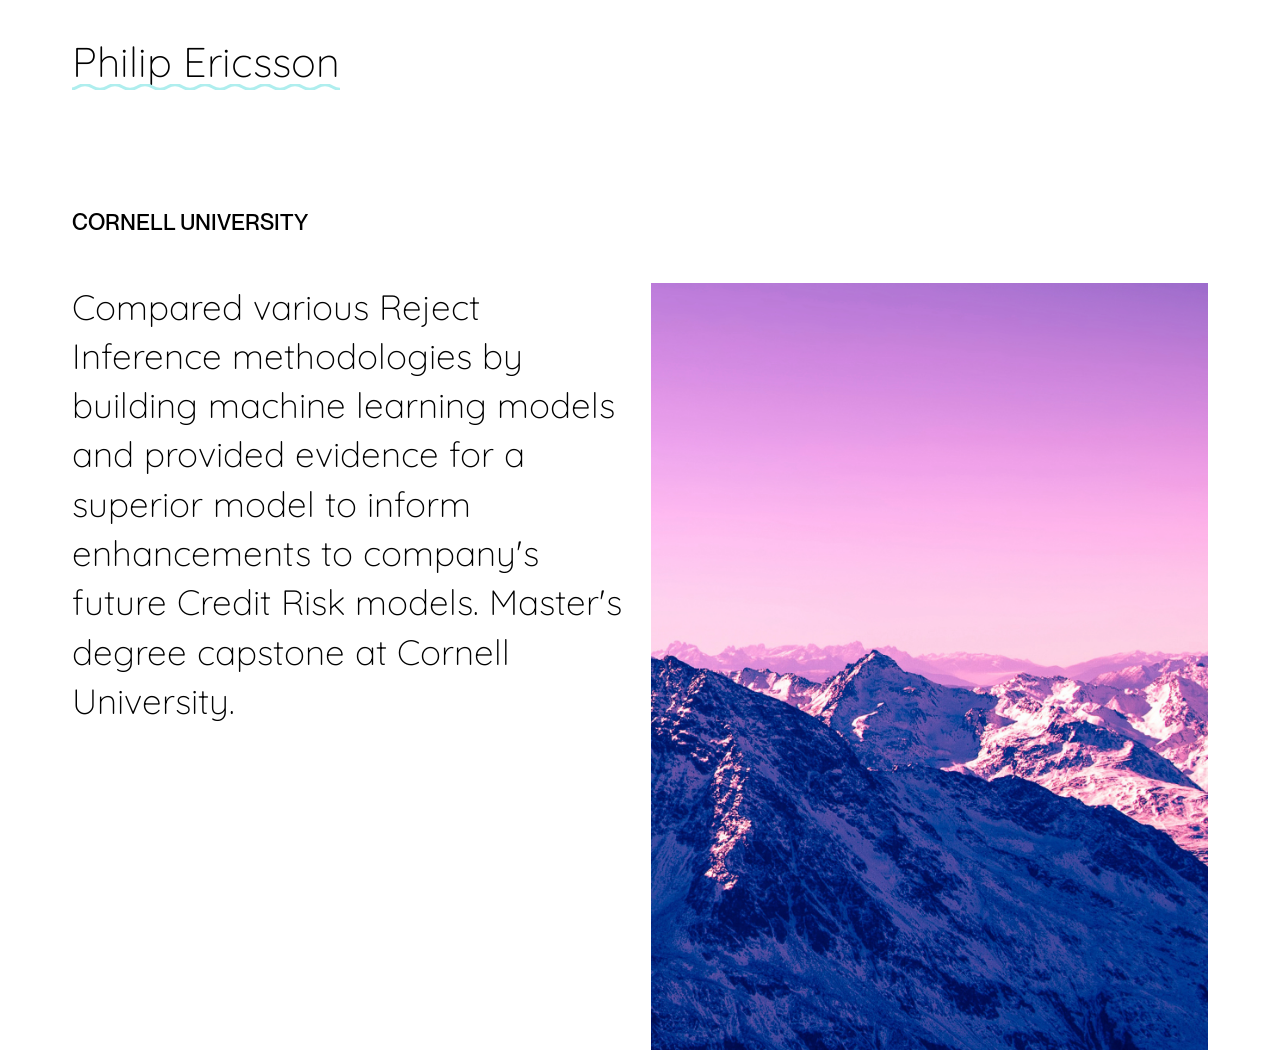
==== creditrisk.html @ 94fb3e1f "credit risk section" ====
<!DOCTYPE html>
<html lang="en">
<head>
    <meta charset="UTF-8">
    <meta name="viewport" content="width=device-width, initial-scale=1.0">
    <title>Philip Ericsson</title>
    <style>
      @font-face {
        font-family: 'NeueMontreal-book';
        src: url('fonts/ppneuemontreal-book.otf') format('opentype');
      }
      @font-face {
        font-family: 'NeueMontreal-medium';
        src: url('fonts/ppneuemontreal-medium.otf') format('opentype');
      }
      @font-face {
        font-family: 'Quicksand-Light';
        src: url('fonts/Quicksand-Light.ttf') format('truetype');
      }

      body {
        padding: 0vw;
        background-color: #FFFFFF;
      }

      .intro-logo {
        display: flex;
        max-width: 65%;
        margin-top: 2rem;
        margin-left: 4rem; /* Reset margin to eliminate any default spacing */
        padding: 0; /* Reset padding to eliminate any default spacing */
        border: none; /* Reset border to eliminate any default border */
        outline: none; /* Reset outline to eliminate any default outline */
        box-sizing: border-box; /* Include padding and border in the element's total width and height */
      }

      .intro-container {
        display: flex;
        max-width: 65%;
        margin-left: 4rem; /* Reset margin to eliminate any default spacing */
        padding: 0; /* Reset padding to eliminate any default spacing */
        border: none; /* Reset border to eliminate any default border */
        outline: none; /* Reset outline to eliminate any default outline */
        box-sizing: border-box; /* Include padding and border in the element's total width and height */
      }

      p#intro_paragraph {
        line-height: 1.4;
        padding: 0;
        font-size: 2.6rem;
        margin: 0; /* Reset margin to eliminate any default spacing */
        font-family: 'Quicksand-Light';
      }

      p#second_paragraph {
        line-height: 1.4;
        padding: 0;
        font-size: 2.2rem;
        margin: 0;
        margin-right: 1rem;
        font-family: 'Quicksand-Light';
      }

      .squiggle-word {
        position: relative;
        display: inline-block;
        text-decoration: none;
        color: inherit; /* Set the initial text color */
      }

      .squiggle-word a {
        color: inherit; /* Inherit the text color */
        text-decoration: none; /* Remove underline */
      }

      .squiggle-word:hover::after {
        animation: shift 2s linear infinite;
        background-position: 0 100%;
        opacity: 0.7;
      }

      .squiggle-word:hover {
        cursor: pointer;
        color: #888; /* Change text color to red on hover */
      }

      .squiggle-word::after {
        content: '';
        position: absolute;
        left: 0;
        right: 0;
        bottom: 0;
        height: 6px;
        background-image: url("data:image/svg+xml;charset=utf8,%3Csvg id='squiggle-link' xmlns='http://www.w3.org/2000/svg' xmlns:xlink='http://www.w3.org/1999/xlink' xmlns:ev='http://www.w3.org/2001/xml-events' viewBox='0 0 20 4'%3E%3Cstyle type='text/css'%3E.squiggle{animation:none;}%3C/style%3E%3Cpath fill='none' stroke='%23AFEEEE' stroke-width='2' class='squiggle' d='M0,3.5 c 5,0,5,-3,10,-3 s 5,3,10,3 c 5,0,5,-3,10,-3 s 5,3,10,3'/%3E%3C/svg%3E");
        background-position: 100% 100%;
        background-size: auto 6px;
        background-repeat: repeat-x;
      }

      @keyframes shift {
        from {
          background-position: 100% 100%;
        }
        to {
          background-position: 0 100%;
        }
      }

      .select-projects {
        display: flex;
        margin-left: 4rem; /* Reset margin to eliminate any default spacing */
        padding-top: 6rem; /* Reset padding to eliminate any default spacing */
        border: none; /* Reset border to eliminate any default border */
        outline: none; /* Reset outline to eliminate any default outline */
        box-sizing: border-box; /* Include padding and border in the element's total width and height */
      }

      /* .select-projects:hover {
        cursor: pointer;
        color: #888; 
      } */

      .select-projects a {
        color: inherit;
        text-decoration: none; /* Remove underline from the link */
      }

      p#select_projects {
        font-family: 'NeueMontreal-medium';
        font-size: 1.4rem;
      }

      .footer {
        margin-top: 2vw; /* Adjust as needed */
        margin-left: 4rem;
        max-width: calc(100% - 8rem); /* Set the maximum width with respect to left and right margins */
        overflow: hidden;
        position: relative;
      }

      .footer img {
        width: 100%;
        height: auto;
        display: block;
      }

      .footer-vertical {
        margin-top: 2vw;
        margin-left: 4rem;
        max-width: calc(100% - 8rem); /* Set the maximum width with respect to left and right margins */
        overflow: hidden;
        position: relative;
        display: flex;
        justify-content: space-between; /* Add this line to distribute space between the images */
      }

      .footer-vertical img {
        width: 49%; /* Adjust the percentage as needed to leave space for margins */
        height: auto;
        display: block;
        box-sizing: border-box; /* Include padding and border in the element's total width and height */
      }

      @media only screen and (max-width: 700px) {
        .intro-logo,
        .intro-container,
        .select-projects {
          max-width: 100%;
          margin-left: 1rem;
          margin-right: 1rem;
        }

        p#intro_paragraph,
        p#second_paragraph {
          font-size: 1.8rem;
          margin-top: 0rem;
        }

        p#select_projects {
          font-size: 0.85rem;
          margin-top: 0rem;
        }

        .select-projects {
          padding-top: 3rem;
        }

        .footer {
          margin-top: 2vw;
          margin-left: 1rem; /* Adjust margin for small screens */
          max-width: calc(100% - 2rem); /* Set the maximum width with respect to left and right margins */
          overflow: hidden;
          position: relative;
        }

        .footer img {
          width: 100%;
          height: auto;
          display: block;
          box-sizing: border-box;
          margin-top: 2vw; /* Add margin between images */
        }

        .footer-vertical {
          margin-top: 2vw;
          margin-left: 1rem; /* Adjust margin for small screens */
          max-width: calc(100% - 2rem); /* Set the maximum width with respect to left and right margins */
          overflow: hidden;
          position: relative;
          display: block; /* Display images as block to stack them vertically */
        }

        .footer-vertical img {
          width: 100%; /* Set image width to 100% for small screens */
          height: auto;
          display: block;
          box-sizing: border-box; /* Include padding and border in the element's total width and height */
          margin-top: 2vw; /* Add margin between images */
        }
      }

    </style>
</head>
<body>
  <div class="intro-logo">
    <p id="intro_paragraph">
      <span class="squiggle-word"><a href="index.html">Philip Ericsson</a></span>
    </p>
  </div>

  <div class="select-projects">
    <p id="select_projects"><a">CORNELL UNIVERSITY</a></p>
  </div>

  <div class="footer-vertical">
    <p id="second_paragraph">
      Compared various Reject Inference methodologies by building machine learning models and provided evidence for a superior model to inform enhancements to company's future Credit Risk models. Master's degree capstone at Cornell University.
    </p>
    <img src="images/purplemountains.jpg" alt="Cocktail" loading="lazy">
  </div>

</body>
</html>
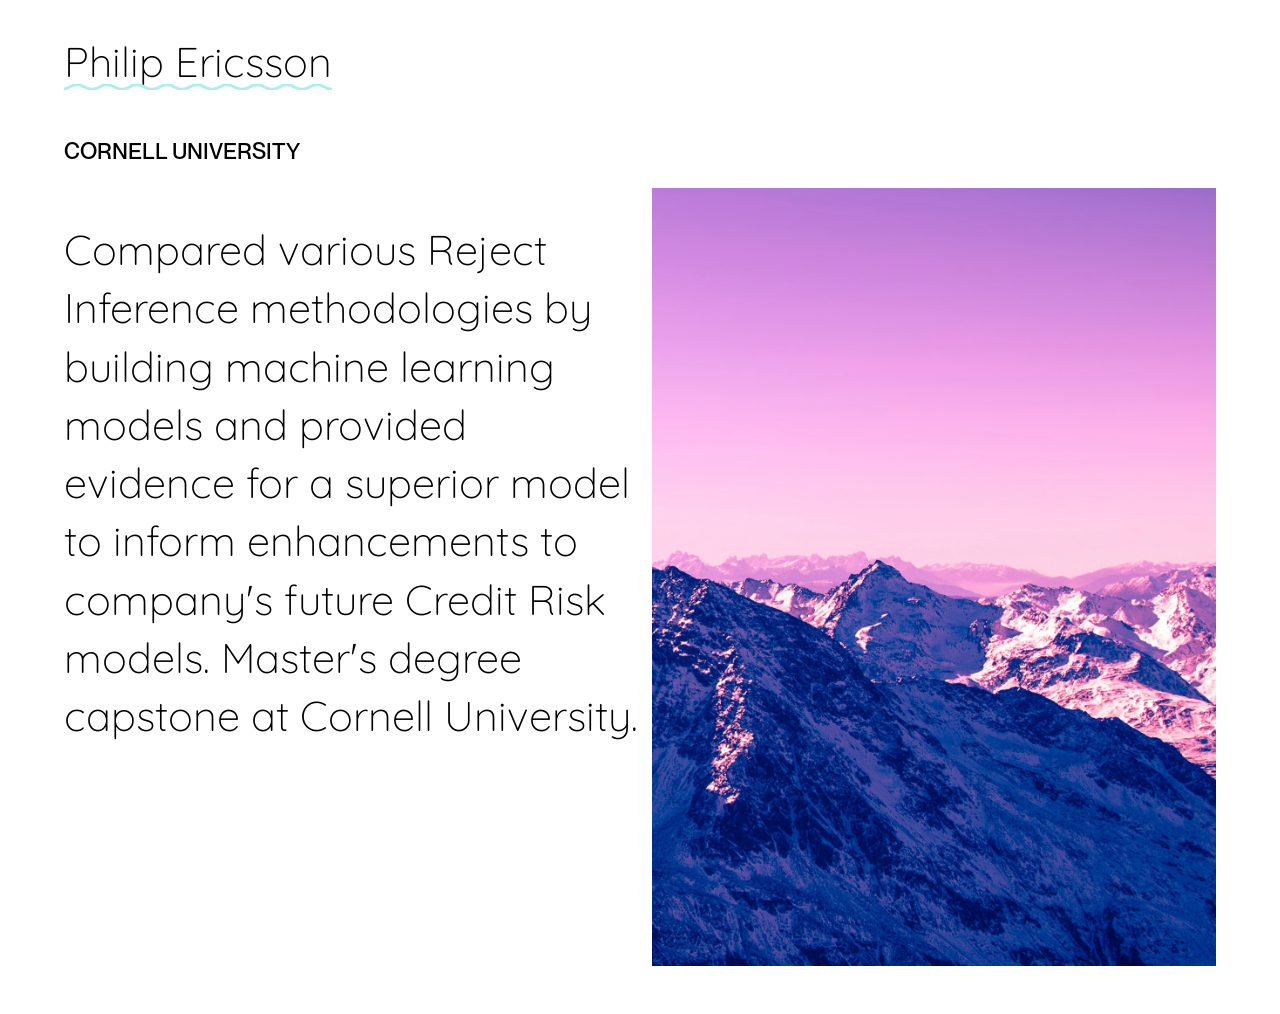
==== commit 60157845: "refactoring all project htmls" ====
--- a/creditrisk.html
+++ b/creditrisk.html
@@ -3,225 +3,30 @@
 <head>
     <meta charset="UTF-8">
     <meta name="viewport" content="width=device-width, initial-scale=1.0">
+    <meta name="description" content="Philip Ericsson - Credit Risk AI Project">
+    <link rel="icon" type="image/x-icon" href="/summit.ico">
+    <link rel="stylesheet" href="css/main.css">
     <title>Philip Ericsson</title>
     <style>
-      @font-face {
-        font-family: 'NeueMontreal-book';
-        src: url('fonts/ppneuemontreal-book.otf') format('opentype');
-      }
-      @font-face {
-        font-family: 'NeueMontreal-medium';
-        src: url('fonts/ppneuemontreal-medium.otf') format('opentype');
-      }
-      @font-face {
-        font-family: 'Quicksand-Light';
-        src: url('fonts/Quicksand-Light.ttf') format('truetype');
-      }
 
-      body {
-        padding: 0vw;
-        background-color: #FFFFFF;
-      }
 
-      .intro-logo {
-        display: flex;
-        max-width: 65%;
-        margin-top: 2rem;
-        margin-left: 4rem; /* Reset margin to eliminate any default spacing */
-        padding: 0; /* Reset padding to eliminate any default spacing */
-        border: none; /* Reset border to eliminate any default border */
-        outline: none; /* Reset outline to eliminate any default outline */
-        box-sizing: border-box; /* Include padding and border in the element's total width and height */
-      }
 
-      .intro-container {
-        display: flex;
-        max-width: 65%;
-        margin-left: 4rem; /* Reset margin to eliminate any default spacing */
-        padding: 0; /* Reset padding to eliminate any default spacing */
-        border: none; /* Reset border to eliminate any default border */
-        outline: none; /* Reset outline to eliminate any default outline */
-        box-sizing: border-box; /* Include padding and border in the element's total width and height */
-      }
 
-      p#intro_paragraph {
-        line-height: 1.4;
-        padding: 0;
-        font-size: 2.6rem;
-        margin: 0; /* Reset margin to eliminate any default spacing */
-        font-family: 'Quicksand-Light';
-      }
 
-      p#second_paragraph {
-        line-height: 1.4;
-        padding: 0;
-        font-size: 2.2rem;
-        margin: 0;
-        margin-right: 1rem;
-        font-family: 'Quicksand-Light';
-      }
 
-      .squiggle-word {
-        position: relative;
-        display: inline-block;
-        text-decoration: none;
-        color: inherit; /* Set the initial text color */
-      }
 
-      .squiggle-word a {
-        color: inherit; /* Inherit the text color */
-        text-decoration: none; /* Remove underline */
-      }
 
-      .squiggle-word:hover::after {
-        animation: shift 2s linear infinite;
-        background-position: 0 100%;
-        opacity: 0.7;
-      }
 
-      .squiggle-word:hover {
-        cursor: pointer;
-        color: #888; /* Change text color to red on hover */
-      }
 
-      .squiggle-word::after {
-        content: '';
-        position: absolute;
-        left: 0;
-        right: 0;
-        bottom: 0;
-        height: 6px;
-        background-image: url("data:image/svg+xml;charset=utf8,%3Csvg id='squiggle-link' xmlns='http://www.w3.org/2000/svg' xmlns:xlink='http://www.w3.org/1999/xlink' xmlns:ev='http://www.w3.org/2001/xml-events' viewBox='0 0 20 4'%3E%3Cstyle type='text/css'%3E.squiggle{animation:none;}%3C/style%3E%3Cpath fill='none' stroke='%23AFEEEE' stroke-width='2' class='squiggle' d='M0,3.5 c 5,0,5,-3,10,-3 s 5,3,10,3 c 5,0,5,-3,10,-3 s 5,3,10,3'/%3E%3C/svg%3E");
-        background-position: 100% 100%;
-        background-size: auto 6px;
-        background-repeat: repeat-x;
-      }
 
-      @keyframes shift {
-        from {
-          background-position: 100% 100%;
-        }
-        to {
-          background-position: 0 100%;
-        }
-      }
 
-      .select-projects {
-        display: flex;
-        margin-left: 4rem; /* Reset margin to eliminate any default spacing */
-        padding-top: 6rem; /* Reset padding to eliminate any default spacing */
-        border: none; /* Reset border to eliminate any default border */
-        outline: none; /* Reset outline to eliminate any default outline */
-        box-sizing: border-box; /* Include padding and border in the element's total width and height */
-      }
 
-      /* .select-projects:hover {
-        cursor: pointer;
-        color: #888; 
-      } */
 
-      .select-projects a {
-        color: inherit;
-        text-decoration: none; /* Remove underline from the link */
-      }
-
-      p#select_projects {
-        font-family: 'NeueMontreal-medium';
-        font-size: 1.4rem;
-      }
-
-      .footer {
-        margin-top: 2vw; /* Adjust as needed */
-        margin-left: 4rem;
-        max-width: calc(100% - 8rem); /* Set the maximum width with respect to left and right margins */
-        overflow: hidden;
-        position: relative;
-      }
-
-      .footer img {
-        width: 100%;
-        height: auto;
-        display: block;
-      }
-
-      .footer-vertical {
-        margin-top: 2vw;
-        margin-left: 4rem;
-        max-width: calc(100% - 8rem); /* Set the maximum width with respect to left and right margins */
-        overflow: hidden;
-        position: relative;
-        display: flex;
-        justify-content: space-between; /* Add this line to distribute space between the images */
-      }
-
-      .footer-vertical img {
-        width: 49%; /* Adjust the percentage as needed to leave space for margins */
-        height: auto;
-        display: block;
-        box-sizing: border-box; /* Include padding and border in the element's total width and height */
-      }
-
-      @media only screen and (max-width: 700px) {
-        .intro-logo,
-        .intro-container,
-        .select-projects {
-          max-width: 100%;
-          margin-left: 1rem;
-          margin-right: 1rem;
-        }
-
-        p#intro_paragraph,
-        p#second_paragraph {
-          font-size: 1.8rem;
-          margin-top: 0rem;
-        }
-
-        p#select_projects {
-          font-size: 0.85rem;
-          margin-top: 0rem;
-        }
-
-        .select-projects {
-          padding-top: 3rem;
-        }
-
-        .footer {
-          margin-top: 2vw;
-          margin-left: 1rem; /* Adjust margin for small screens */
-          max-width: calc(100% - 2rem); /* Set the maximum width with respect to left and right margins */
-          overflow: hidden;
-          position: relative;
-        }
-
-        .footer img {
-          width: 100%;
-          height: auto;
-          display: block;
-          box-sizing: border-box;
-          margin-top: 2vw; /* Add margin between images */
-        }
-
-        .footer-vertical {
-          margin-top: 2vw;
-          margin-left: 1rem; /* Adjust margin for small screens */
-          max-width: calc(100% - 2rem); /* Set the maximum width with respect to left and right margins */
-          overflow: hidden;
-          position: relative;
-          display: block; /* Display images as block to stack them vertically */
-        }
-
-        .footer-vertical img {
-          width: 100%; /* Set image width to 100% for small screens */
-          height: auto;
-          display: block;
-          box-sizing: border-box; /* Include padding and border in the element's total width and height */
-          margin-top: 2vw; /* Add margin between images */
-        }
-      }
 
     </style>
+    <link rel="stylesheet" href="css/project-pages.css">
 </head>
-<body>
+<body class="project-page">
   <div class="intro-logo">
     <p id="intro_paragraph">
       <span class="squiggle-word"><a href="index.html">Philip Ericsson</a></span>
--- a/css/main.css
+++ b/css/main.css
@@ -0,0 +1,17 @@
+/* Main CSS file that imports all other CSS files */
+@import 'variables.css';
+@import 'fonts.css';
+@import 'base.css';
+@import 'layout.css';
+@import 'components.css';
+@import 'project-pages.css';
+
+/* Any additional site-wide styles can be added here */
+
+/* Image loading optimizations */
+img {
+  /* Enable hardware acceleration for smoother rendering */
+  transform: translateZ(0);
+  /* Improve perceived performance by showing placeholder */
+  background-color: #f5f5f5;
+}
--- a/css/project-pages.css
+++ b/css/project-pages.css
@@ -0,0 +1,27 @@
+/* Project Detail Pages Specific Styles */
+
+/* Adjust spacing between title and first paragraph for project pages */
+.project-page .select-projects {
+  padding-top: 3rem; /* Reduced spacing for project pages */
+  margin-top: 0;
+}
+
+.project-page .intro-container {
+  margin-top: 1.5rem; /* Reduced spacing for project pages */
+}
+
+/* Adjust footer-vertical spacing for project pages */
+.project-page .footer-vertical {
+  gap: 0.5rem; /* Tighter spacing between images */
+}
+
+/* Mobile adjustments for project pages */
+@media only screen and (max-width: 700px) {
+  .project-page .select-projects {
+    padding-top: 2rem;
+  }
+  
+  .project-page .intro-container {
+    margin-top: 1rem;
+  }
+}
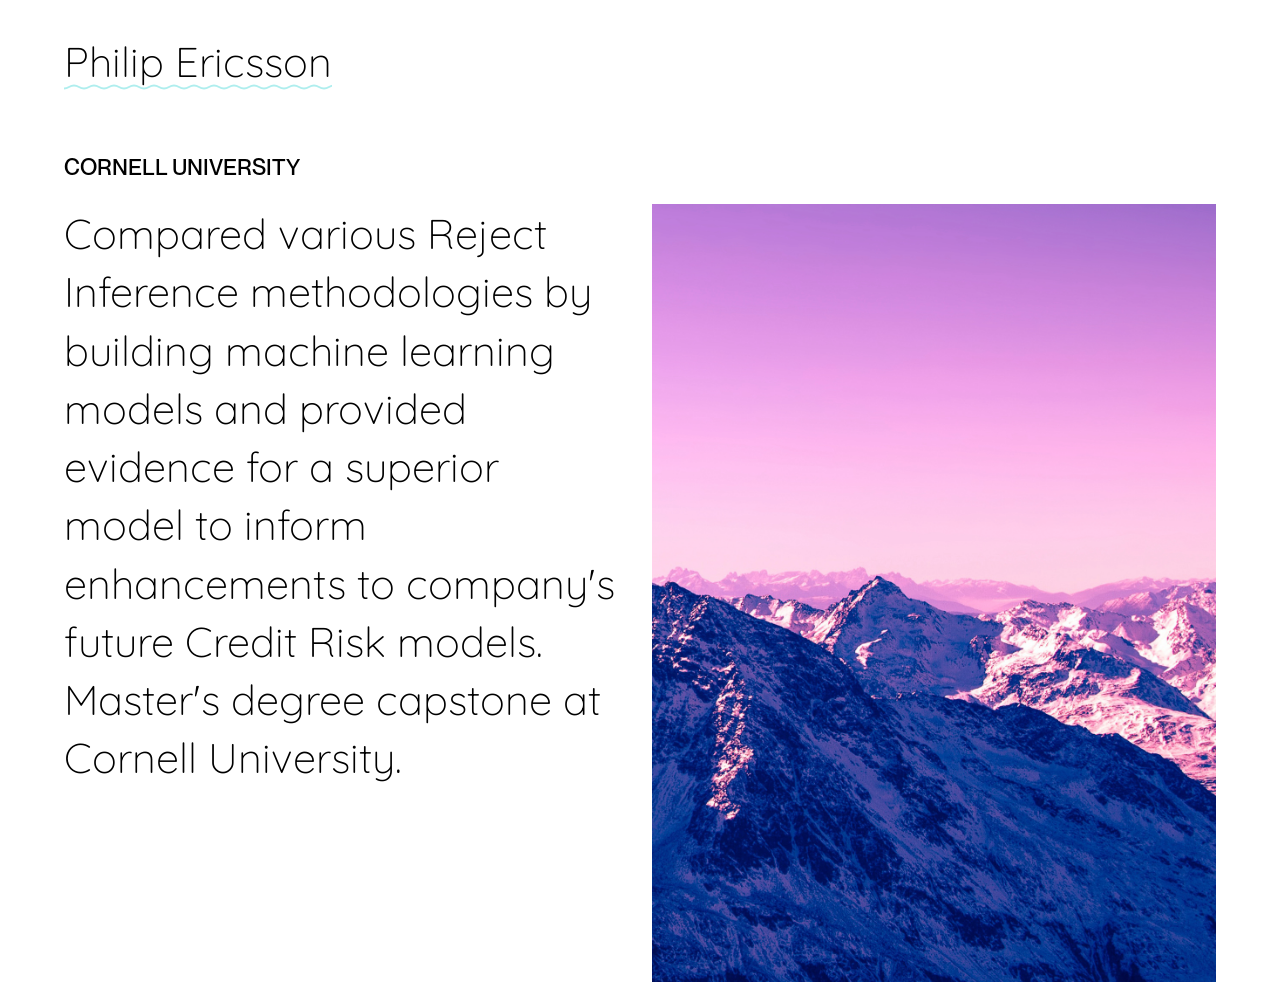
==== commit 18bf3b3c: "html5, squiggly line bug, mobile friendly landing page" ====
--- a/creditrisk.html
+++ b/creditrisk.html
@@ -7,42 +7,27 @@
     <link rel="icon" type="image/x-icon" href="/summit.ico">
     <link rel="stylesheet" href="css/main.css">
     <title>Philip Ericsson</title>
-    <style>
-
-
-
-
-
-
-
-
-
-
-
-
-
-
-
-    </style>
     <link rel="stylesheet" href="css/project-pages.css">
 </head>
 <body class="project-page">
-  <div class="intro-logo">
+  <header class="intro-logo">
     <p id="intro_paragraph">
       <span class="squiggle-word"><a href="index.html">Philip Ericsson</a></span>
     </p>
-  </div>
+  </header>
 
-  <div class="select-projects">
-    <p id="select_projects"><a">CORNELL UNIVERSITY</a></p>
-  </div>
+  <main>
+    <section class="select-projects">
+      <h2 id="select_projects"><a">CORNELL UNIVERSITY</a></h2>
+    </section>
 
-  <div class="footer-vertical">
-    <p id="second_paragraph">
-      Compared various Reject Inference methodologies by building machine learning models and provided evidence for a superior model to inform enhancements to company's future Credit Risk models. Master's degree capstone at Cornell University.
-    </p>
-    <img src="images/purplemountains.jpg" alt="Cocktail" loading="lazy">
-  </div>
+    <section class="footer-vertical">
+      <p id="second_paragraph">
+        Compared various Reject Inference methodologies by building machine learning models and provided evidence for a superior model to inform enhancements to company's future Credit Risk models. Master's degree capstone at Cornell University.
+      </p>
+      <img src="images/purplemountains.jpg" alt="Cocktail" loading="lazy">
+    </section>
+  </main>
 
 </body>
 </html>
--- a/css/main.css
+++ b/css/main.css
@@ -1,4 +1,4 @@
-/* Main CSS file that imports all other CSS files */
+/* Main CSS file that imports all other CSS files - updated */
 @import 'variables.css';
 @import 'fonts.css';
 @import 'base.css';
--- a/css/project-pages.css
+++ b/css/project-pages.css
@@ -1,27 +1,31 @@
 /* Project Detail Pages Specific Styles */
 
-/* Adjust spacing between title and first paragraph for project pages */
+/* Base spacing for project pages */
 .project-page .select-projects {
-  padding-top: 3rem; /* Reduced spacing for project pages */
+  padding-top: 4rem; /* Increased spacing to match original design */
   margin-top: 0;
+  margin-bottom: 1.5rem; /* Space between title and content */
 }
 
+/* Specifically target both types of content containers that follow project titles */
 .project-page .intro-container {
-  margin-top: 1.5rem; /* Reduced spacing for project pages */
+  margin-top: 0; /* Remove default margin */
 }
 
-/* Adjust footer-vertical spacing for project pages */
 .project-page .footer-vertical {
-  gap: 0.5rem; /* Tighter spacing between images */
+  margin-top: 0; /* Remove default margin */
+  gap: 0.5rem; /* Spacing between items in flex container */
+}
+
+/* Directly target the paragraph spacing to ensure consistency */
+.project-page p#second_paragraph {
+  margin-top: 0; /* Ensure no extra spacing is added */
 }
 
 /* Mobile adjustments for project pages */
 @media only screen and (max-width: 700px) {
   .project-page .select-projects {
     padding-top: 2rem;
-  }
-  
-  .project-page .intro-container {
-    margin-top: 1rem;
+    margin-bottom: 1rem; /* Reduced spacing for mobile */
   }
 }
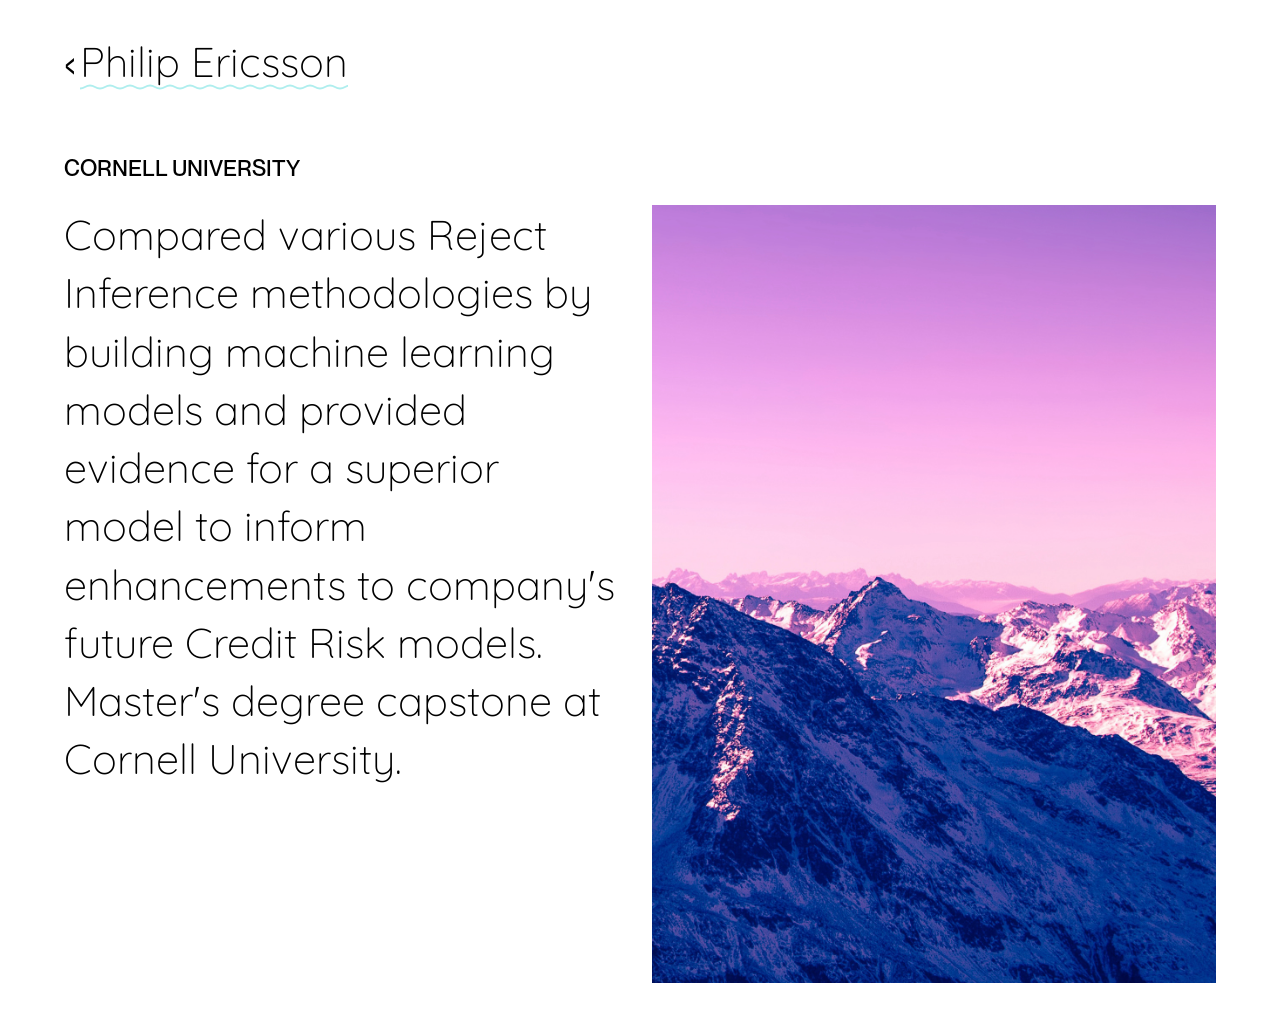
==== commit 16c5c77a: "Add back navigation and fix mobile overflow issues - Add a chevron back-link next to the name on pro" ====
--- a/creditrisk.html
+++ b/creditrisk.html
@@ -5,27 +5,27 @@
     <meta name="viewport" content="width=device-width, initial-scale=1.0">
     <meta name="description" content="Philip Ericsson - Credit Risk AI Project">
     <link rel="icon" type="image/x-icon" href="/summit.ico">
-    <link rel="stylesheet" href="css/main.css">
+    <link rel="stylesheet" href="css/main.css?v=20260820150731">
     <title>Philip Ericsson</title>
     <link rel="stylesheet" href="css/project-pages.css">
 </head>
 <body class="project-page">
   <header class="intro-logo">
     <p id="intro_paragraph">
-      <span class="squiggle-word"><a href="index.html">Philip Ericsson</a></span>
+      <a href="index.html" class="back-link" aria-label="Back to home">‹</a><span class="squiggle-word"><a href="index.html">Philip Ericsson</a></span>
     </p>
   </header>
 
   <main>
     <section class="select-projects">
-      <h2 id="select_projects"><a">CORNELL UNIVERSITY</a></h2>
+      <h2 class="category-heading"><a href="https://www.cornell.edu/" target="_blank">CORNELL UNIVERSITY</a></h2>
     </section>
 
-    <section class="footer-vertical">
-      <p id="second_paragraph">
+    <section class="footer-vertical text-heavy">
+      <p class="body-paragraph">
         Compared various Reject Inference methodologies by building machine learning models and provided evidence for a superior model to inform enhancements to company's future Credit Risk models. Master's degree capstone at Cornell University.
       </p>
-      <img src="images/purplemountains.jpg" alt="Cocktail" loading="lazy">
+      <img src="images/purplemountains.jpg" alt="Purple mountains" loading="lazy">
     </section>
   </main>
 
--- a/css/project-pages.css
+++ b/css/project-pages.css
@@ -1,4 +1,22 @@
 /* Project Detail Pages Specific Styles */
+
+/* Back-to-home arrow shown next to the name on project pages */
+.back-link {
+  display: inline-flex;
+  align-items: center;
+  justify-content: center;
+  color: var(--text-color);
+  text-decoration: none;
+  font-family: var(--font-primary);
+  padding: 0.5rem 0.1rem 0.5rem 0.5rem;
+  margin: -0.5rem 0.15rem -0.5rem -0.5rem;
+  transition: color 0.3s ease;
+}
+
+.back-link:hover {
+  color: var(--hover-text-color);
+  cursor: pointer;
+}
 
 /* Base spacing for project pages */
 .project-page .select-projects {
@@ -18,8 +36,16 @@
 }
 
 /* Directly target the paragraph spacing to ensure consistency */
-.project-page p#second_paragraph {
+.project-page p.body-paragraph {
   margin-top: 0; /* Ensure no extra spacing is added */
+}
+
+/* Medium breakpoint adjustments for project pages */
+@media only screen and (min-width: 701px) and (max-width: 1024px) {
+  .project-page .select-projects {
+    padding-top: 3rem; /* Between desktop (4rem) and mobile (2rem) */
+    margin-bottom: 1.25rem; /* Between desktop and mobile spacing */
+  }
 }
 
 /* Mobile adjustments for project pages */
@@ -28,4 +54,11 @@
     padding-top: 2rem;
     margin-bottom: 1rem; /* Reduced spacing for mobile */
   }
+  
+  /* Ensure footer-vertical aligns with other elements in project pages on mobile */
+  .project-page .footer-vertical {
+    margin-left: 0; /* Remove left margin to align with other elements */
+    max-width: 100%; /* Use full width on mobile */
+    padding: 0; /* Remove padding to prevent double padding with body */
+  }
 }
